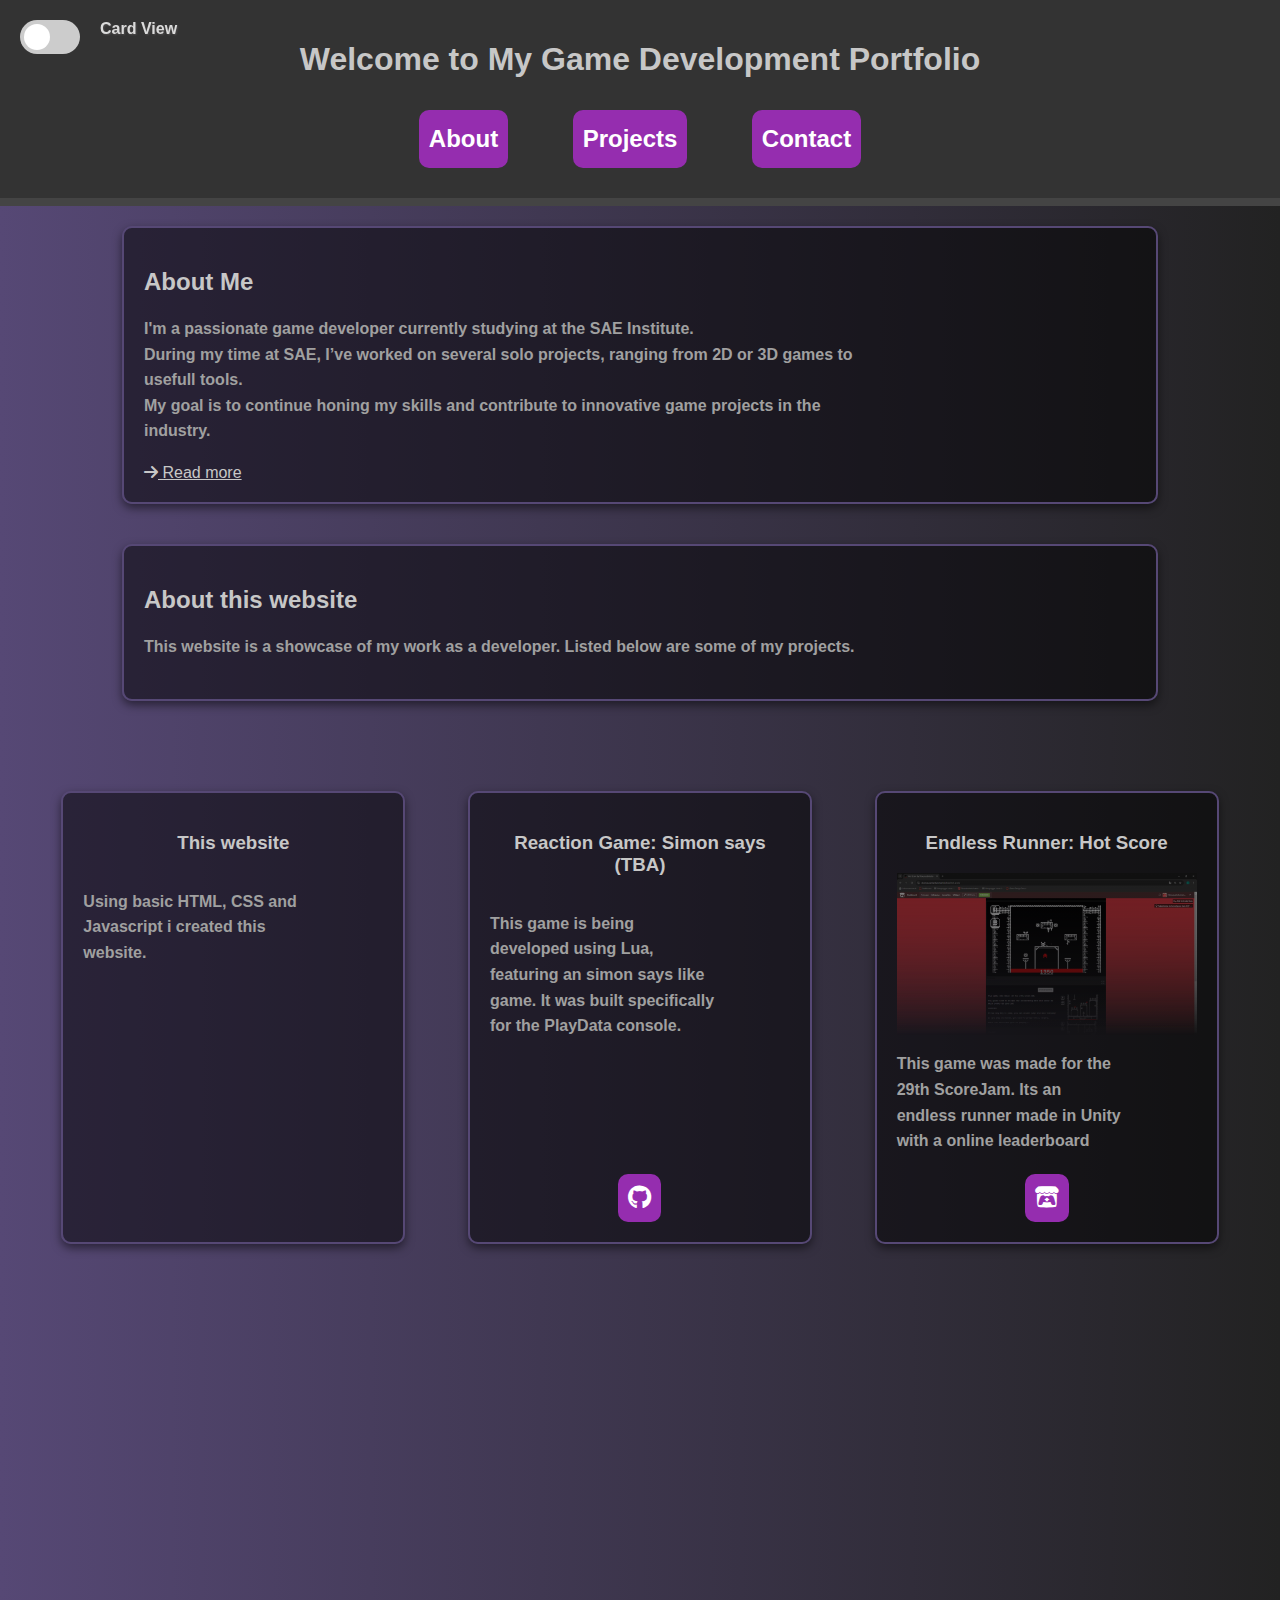
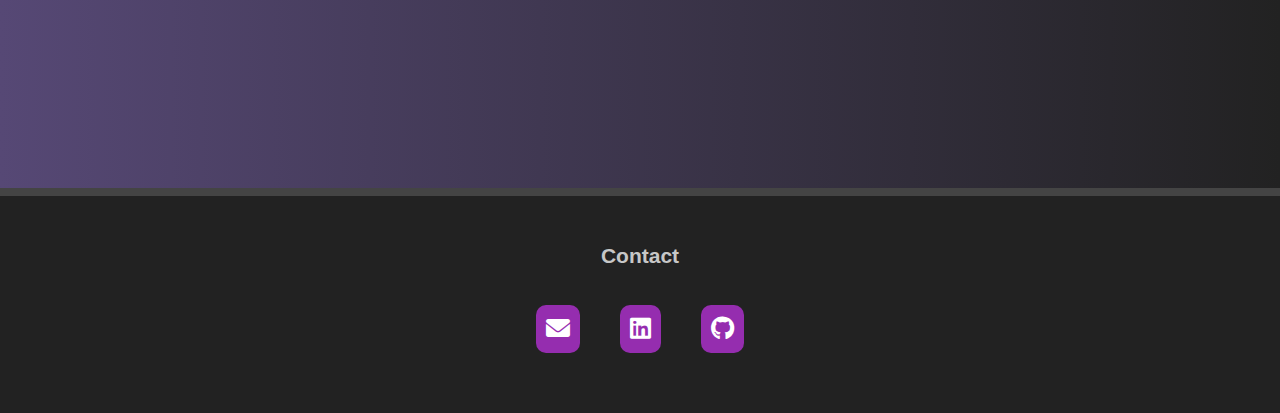
==== index.html @ 2b86586e "Added mobile restrictions" ====
<!DOCTYPE html>
<html lang="en">
<script src="script.js"></script>

    <head>
        <meta charset="UTF-8">
        <meta name="viewport" content="width=device-width, initial-scale=1.0">
        <meta name="description" content="My portfolio showcasing my game development projects.">
        <title>My Game Development Portfolio</title>
        <link rel="stylesheet" href="styles/normal_style.css">
        <link rel="stylesheet" href="styles/title.css">
        <link rel="stylesheet" href="styles/project_style.css">
        <link rel="stylesheet" href="styles/interactable_Elements_style.css">
        <link rel="stylesheet" href="https://cdnjs.cloudflare.com/ajax/libs/font-awesome/6.0.0-beta3/css/all.min.css">
    </head>

    <body>
        <label class="switch" id="style-toggle-wrapper">
            <input type="checkbox" id="style-toggle-slider">
            <span class="slider"></span>
        </label>
        <span id="mode-indicator">Card View</span>
        
        <header>
            <h1>Welcome to My Game Development Portfolio</h1>
            
            <nav>
                <ul>
                    <li><a href="#about" class="button-link">About</a></li>
                    <li><a href="#projects" class="button-link">Projects</a></li>
                    <li><a href="#contact" class="button-link">Contact</a></li>
                </ul>
            </nav>
        </header>

        <section id="about">
            <div class="text-box">
                <h2>About Me</h2>
                <p>I'm a passionate game developer currently studying at the SAE Institute.<br>
                During my time at SAE, I’ve worked on several solo projects, ranging from 2D or 3D games to usefull tools.<br>
                My goal is to continue honing my skills and contribute to innovative game projects in the industry.</p>
                <a href="about-me.html"><i class="fa-solid fa-arrow-right"></i> Read more</a>
            </div>
            
            <div class="text-box">
                <h2>About this website</h2>
                <p>This website is a showcase of my work as a developer. Listed below are some of my projects.</a>
            </div>
        </section>

        <section>
            
            <section id="projects">
                <div class="project">
                    <h3>This website</h3>
                    <p>Using basic HTML, CSS and Javascript i created this website.</p>

                </div>
                <div class="project">
                    <h3>Reaction Game: Simon says (TBA)</h3>
                    <p>This game is being developed using Lua, featuring an simon says like game. It was built specifically for the PlayData console.</p>
                    
                    <div class="button-container">
                        <a href="https://github.com/LukasRuee/SimonSays" target="_blank" class="button-link"><i class="fa-brands fa-github"></i></a>
                        <!-- Add more button links here if needed -->
                    </div>
                </div>
                
                <div class="project">
                    <h3>Endless Runner: Hot Score</h3>
                    <div class="image-container">
                        <img src="images/hot-score.JPG" alt="Project Image">
                    </div>
                    <p>This game was made for the 29th ScoreJam. Its an endless runner made in Unity with a online leaderboard</p>
                    <a href="https://dionysusentertainment.itch.io/hot-score" target="_blank" class="button-link"><i class="fa-brands fa-itch-io"></i></a>
                </div>
                
                <div class="project">
                    <h3>GitLab Issue tool</h3>
                    <img src="images/issue-tracker.JPG">
                    <p>The tool was made for in unity to provide users a built-in method to document or manage gitlab issues</p>
                </div>
            </section>
        </section>

        <footer>
            <h2>Contact</h2>
            <section id="contact">
                <a href="mailto:lukas.rueegsegger@gmx.ch" class="button-link"><i class="fa-solid fa-envelope"></i></a>
                <a href="https://www.linkedin.com/in/lukas-r%C3%BCegsegger/" target="_blank" class="button-link"><i class="fa-brands fa-linkedin"></i></a>
                <a href="https://github.com/LukasRuee" target="_blank" class="button-link"> <i class="fa-brands fa-github"></i></a>
            </section>
        </footer>
    </body>
</html>
---- styles/normal_style.css ----
/* General styling */
header {
    font-family: 'Roboto', sans-serif;
    background-color: #333;
    color: white;
    padding: 20px;
    text-align: center;
    border-bottom:8px solid #444;
}
nav ul {
    padding: 0;
    margin: 0;
    list-style-type: none;
}
nav ul li {
    display: inline-block;
    margin: 0 20px;
}
nav ul li a {
    color: rgb(132, 86, 170);
    text-decoration: none;
    font-size: 16px;
    transition: color 0.3s ease-in-out;
}
body {
    font-family: 'Roboto', sans-serif;
    background: linear-gradient(90deg, #564875, #222);
    margin: 0;
    padding: 0;
}
section {
    padding: 10px;
    margin: 10px;
}
h1, h2, h3, h4, a{
    color: #c7c7c7;
}
p, ul, li {
    font-weight: 700;
    line-height: 1.6;
    margin-bottom: 20px; 
    color: #a0a0a0;
}
p{
    width: 75%;
}

/* Box styling */
.text-box {
    background-color: rgba(0, 0, 0, 0.5); 
    padding: 20px;
    border: 2px solid #564875; 
    border-radius: 10px;
    box-shadow: 0px 4px 10px rgba(0, 0, 0, 0.5); 
    width: 80%;
    margin: 0 auto 40px auto;
    
    opacity: 0; 
    transform: translateY(50px); 
    transition: opacity 1.5s ease-out, transform 1.5s ease-out;
}

.text-box.in-view {
    opacity: 1;
    transform: translateY(0); 
}

/* Footer styling */
footer {
    text-align: center; 
    background-color: #222;
    padding: 30px;
    color: #aaa;
    font-size: 14px;
    border-top:8px solid #444;
}

#contact {
    display: flex;
    justify-content: center; 
    gap: 20px; 
    flex-wrap: wrap;
}
---- styles/project_style.css ----
/* Styling for projects section */
#projects {
    display: flex;
    flex-wrap: wrap;
    justify-content: space-around;
    gap: 20px;
}
.project {
    display: flex; /* Make sure this is set */
    flex-direction: column;
    width: 300px;
    transition: transform 0.5s, box-shadow 0.5s;
    
    background-color: rgba(0, 0, 0, 0.5); 
    padding: 20px; 
    border: 2px solid #564875; 
    border-radius: 10px;
    box-shadow: 0px 4px 10px rgba(0, 0, 0, 0.5); 
    margin: 0 auto 40px auto; 
    
    opacity: 0; 
    transform: translateY(50px);
    transition: opacity 1.5s ease-out, transform 1.5s ease-out; 
}
.project.in-view {
    opacity: 1; 
    transform: translateY(0);
}

.project:hover {
    transform: translateY(-5px);
    box-shadow: 0 8px 16px rgba(0, 0, 0, 0.2);
}
.image-container {
    position: relative;
    width: 100%;
    overflow: hidden;
}
.project img {
    width: 100%;
    height: auto;
    display: block;
    cursor: zoom-in;
    transition: transform 0.3s ease, opacity 0.3s ease;
    object-fit: cover;
    mask-image: linear-gradient(to bottom, rgba(0, 0, 0, 1) 0%, rgba(0, 0, 0, 0) 100%);
    -webkit-mask-image: linear-gradient(to bottom, rgba(0, 0, 0, 1) 0%, rgba(0, 0, 0, 0) 100%);
}

.image-container::before {
    content: "";
    position: absolute;
    top: 0;
    left: 0;
    width: 100%;
    height: 100%;
    background: linear-gradient(to bottom, rgba(0, 0, 0, 0.5), rgba(0, 0, 0, 0));
    pointer-events: none;
    transition: opacity 0.3s ease;
    z-index: 1;
}

.project img.fullscreen {
    position: fixed;
    top: 0;
    left: 0;
    width: 100vw;
    height: 100vh;
    object-fit: contain;
    z-index: 1000;
    cursor: zoom-out;
    mask-image: none;
    -webkit-mask-image: none;
}

.project img.fullscreen + .image-container::before {
    display: none;
}

.project a {
    display: block;
    margin: 0 auto; 
}

.project h3{
    align-self: center;
    text-align: center;
}

/* List view style */
.project-list-view .project {
    width: 80%;
}

.project-list-view img {
    width: 80%;
    height: auto;
}

/* Mode indicator style */
#mode-indicator {
    z-index: 1;
    position: fixed;
    top: 20px;
    left: 100px;
    font-size: 16px;
    font-weight: 700;
    color: #dbdbdb;
    text-shadow: 1px 1px 2px rgba(192, 180, 180, 0.2);
}


/* Mobile view - Automatically set to list view */
@media only screen and (max-width: 768px) {
    
    #style-toggle-wrapper {
        display: none;
    }

    #projects {
        flex-direction: column;
        justify-content: center;
        align-items: center;
    }
    
    .project {
        width: 80%;
    }
    
    .project img {
        width: 100%;
        height: auto;
    }

    /* Optional: Update font size for mobile */
    #mode-indicator {
        left: 20px;
        font-size: 14px;
    }
}
---- styles/interactable_Elements_style.css ----
.button-container {
    display: flex;    
    margin-top: auto;
    margin-top: auto; /* Pushes this container to the bottom */
}

.button-link {
    display: block;
    background-color: #952daf;
    color: white;
    padding: 10px;
    border-radius: 10px; 
    margin: 10px;
    font-size: x-large;
    transition: transform 0.5s;
    align-self: flex-end;
}

.button-link:hover {
    transform: translateY(-5px);
}

/* Style for the switch */
.switch {
    position: fixed;
    top: 20px;
    left: 20px;
    z-index: 1;
    width: 60px;
    height: 34px;
}

.switch input {
    opacity: 0;
    width: 0;
    height: 0;
}

.slider {
    position: absolute;
    top: 0;
    left: 0;
    right: 0;
    bottom: 0;
    background-color: #ccc;
    border-radius: 34px;
    transition: .4s;
    cursor: pointer;
}

.slider:before {
    position: absolute;
    content: "";
    height: 26px;
    width: 26px;
    border-radius: 50%;
    left: 4px;
    bottom: 4px;
    background-color: white;
    transition: .4s;
}

input:checked + .slider {
    background-color: #952daf;
}

input:checked + .slider:before {
    transform: translateX(26px);
}
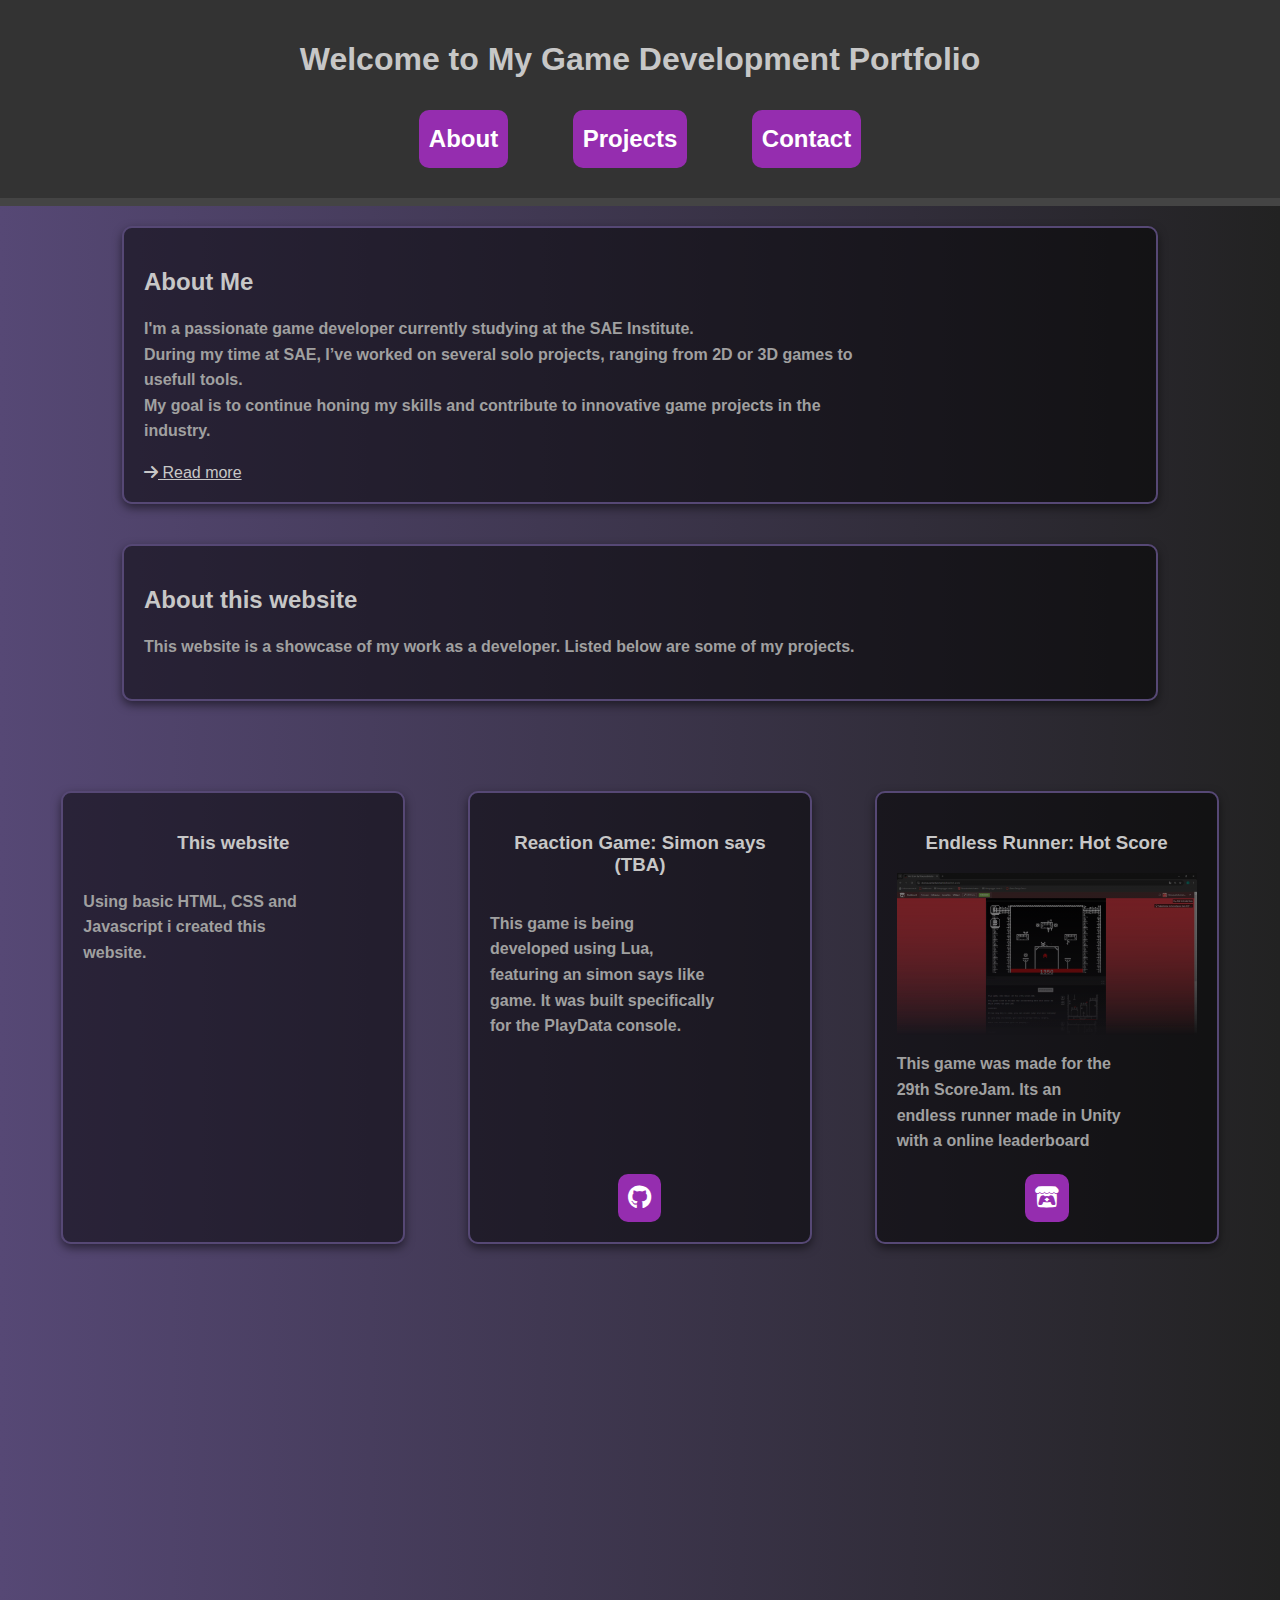
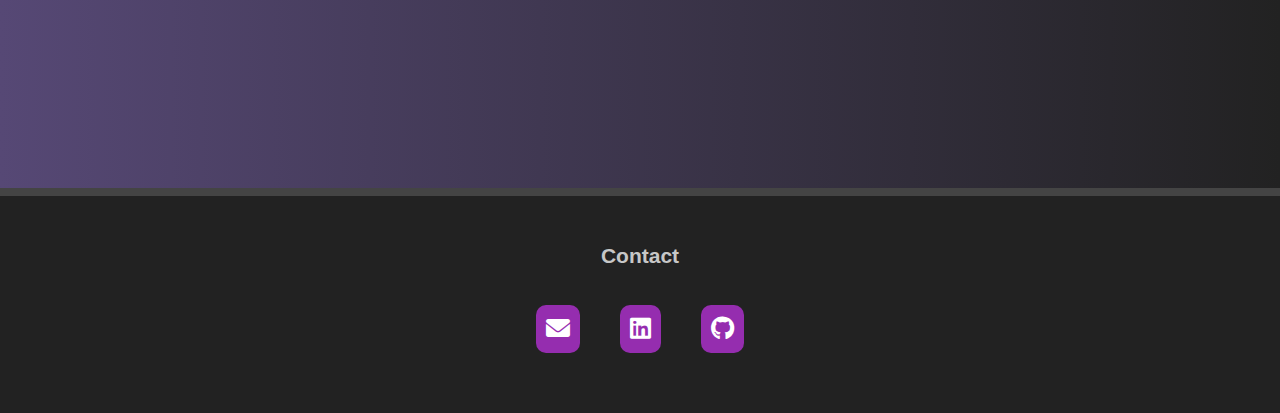
==== commit 501173ce: "Set only card view and removed other view" ====
--- a/index.html
+++ b/index.html
@@ -15,12 +15,6 @@
     </head>
 
     <body>
-        <label class="switch" id="style-toggle-wrapper">
-            <input type="checkbox" id="style-toggle-slider">
-            <span class="slider"></span>
-        </label>
-        <span id="mode-indicator">Card View</span>
-        
         <header>
             <h1>Welcome to My Game Development Portfolio</h1>
             
--- a/styles/project_style.css
+++ b/styles/project_style.css
@@ -86,17 +86,6 @@
     align-self: center;
     text-align: center;
 }
-
-/* List view style */
-.project-list-view .project {
-    width: 80%;
-}
-
-.project-list-view img {
-    width: 80%;
-    height: auto;
-}
-
 /* Mode indicator style */
 #mode-indicator {
     z-index: 1;
@@ -108,33 +97,3 @@
     color: #dbdbdb;
     text-shadow: 1px 1px 2px rgba(192, 180, 180, 0.2);
 }
-
-
-/* Mobile view - Automatically set to list view */
-@media only screen and (max-width: 768px) {
-    
-    #style-toggle-wrapper {
-        display: none;
-    }
-
-    #projects {
-        flex-direction: column;
-        justify-content: center;
-        align-items: center;
-    }
-    
-    .project {
-        width: 80%;
-    }
-    
-    .project img {
-        width: 100%;
-        height: auto;
-    }
-
-    /* Optional: Update font size for mobile */
-    #mode-indicator {
-        left: 20px;
-        font-size: 14px;
-    }
-}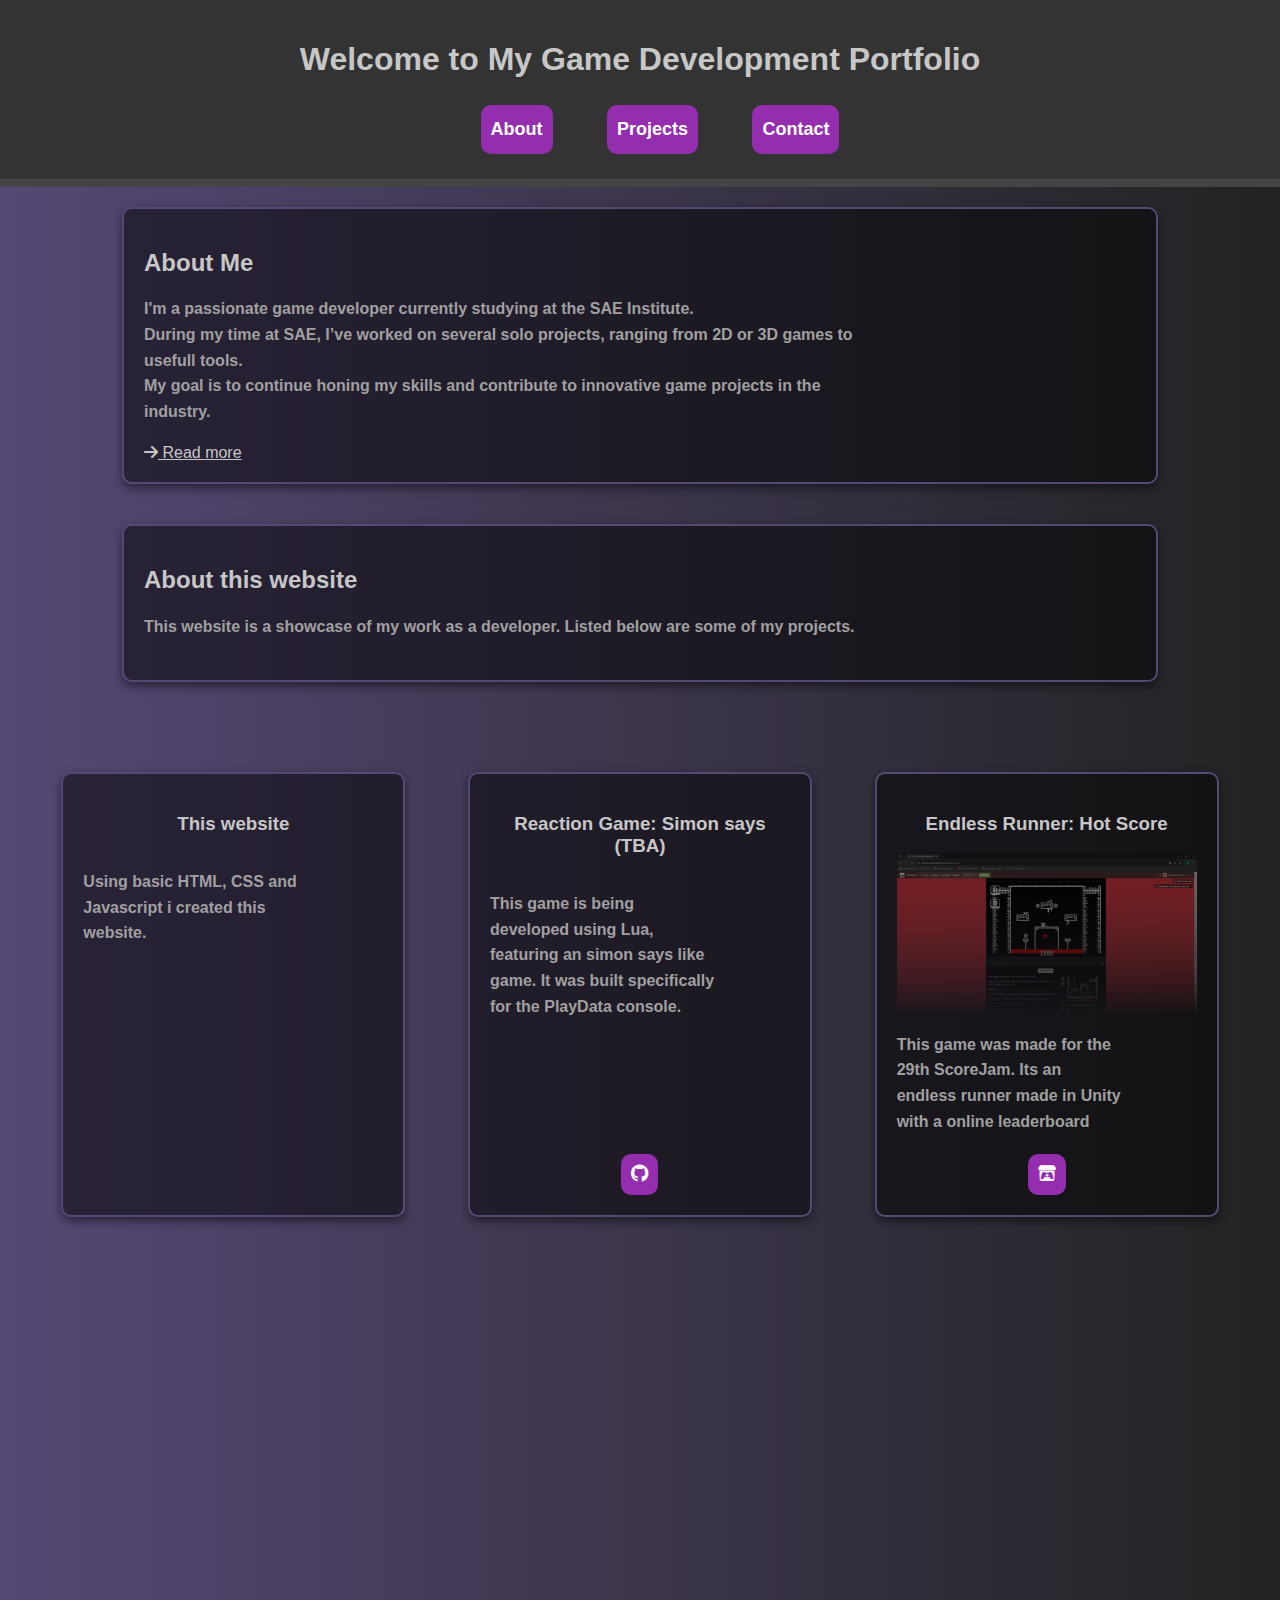
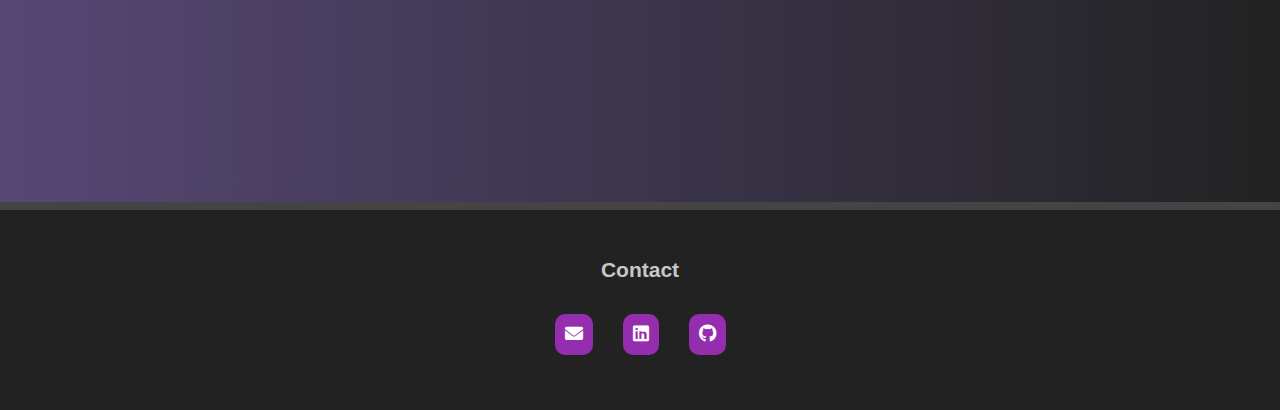
==== commit cd5970ec: "Added link for GitLabXTension Tool" ====
--- a/index.html
+++ b/index.html
@@ -8,74 +8,82 @@
         <meta name="description" content="My portfolio showcasing my game development projects.">
         <title>My Game Development Portfolio</title>
         <link rel="stylesheet" href="styles/normal_style.css">
-        <link rel="stylesheet" href="styles/title.css">
         <link rel="stylesheet" href="styles/project_style.css">
         <link rel="stylesheet" href="styles/interactable_Elements_style.css">
         <link rel="stylesheet" href="https://cdnjs.cloudflare.com/ajax/libs/font-awesome/6.0.0-beta3/css/all.min.css">
+        <style>
+            html {
+                scroll-behavior: smooth;
+            }
+        </style>
     </head>
 
     <body>
-        <header>
-            <h1>Welcome to My Game Development Portfolio</h1>
-            
-            <nav>
-                <ul>
-                    <li><a href="#about" class="button-link">About</a></li>
-                    <li><a href="#projects" class="button-link">Projects</a></li>
-                    <li><a href="#contact" class="button-link">Contact</a></li>
-                </ul>
-            </nav>
-        </header>
+        <main>
+            <header>
+                <h1>Welcome to My Game Development Portfolio</h1>
+                
+                <nav>
+                    <ul>
+                        <li><a href="#about" class="button-link">About</a></li>
+                        <li><a href="#projects" class="button-link">Projects</a></li>
+                        <li><a href="#contact" class="button-link">Contact</a></li>
+                    </ul>
+                </nav>
+            </header>
 
-        <section id="about">
-            <div class="text-box">
-                <h2>About Me</h2>
-                <p>I'm a passionate game developer currently studying at the SAE Institute.<br>
-                During my time at SAE, I’ve worked on several solo projects, ranging from 2D or 3D games to usefull tools.<br>
-                My goal is to continue honing my skills and contribute to innovative game projects in the industry.</p>
-                <a href="about-me.html"><i class="fa-solid fa-arrow-right"></i> Read more</a>
-            </div>
-            
-            <div class="text-box">
-                <h2>About this website</h2>
-                <p>This website is a showcase of my work as a developer. Listed below are some of my projects.</a>
-            </div>
-        </section>
-
-        <section>
-            
-            <section id="projects">
-                <div class="project">
-                    <h3>This website</h3>
-                    <p>Using basic HTML, CSS and Javascript i created this website.</p>
-
-                </div>
-                <div class="project">
-                    <h3>Reaction Game: Simon says (TBA)</h3>
-                    <p>This game is being developed using Lua, featuring an simon says like game. It was built specifically for the PlayData console.</p>
-                    
-                    <div class="button-container">
-                        <a href="https://github.com/LukasRuee/SimonSays" target="_blank" class="button-link"><i class="fa-brands fa-github"></i></a>
-                        <!-- Add more button links here if needed -->
-                    </div>
+            <section id="about">
+                <div class="text-box">
+                    <h2>About Me</h2>
+                    <p>I'm a passionate game developer currently studying at the SAE Institute.<br>
+                    During my time at SAE, I’ve worked on several solo projects, ranging from 2D or 3D games to usefull tools.<br>
+                    My goal is to continue honing my skills and contribute to innovative game projects in the industry.</p>
+                    <a href="about-me.html"><i class="fa-solid fa-arrow-right"></i> Read more</a>
                 </div>
                 
-                <div class="project">
-                    <h3>Endless Runner: Hot Score</h3>
-                    <div class="image-container">
-                        <img src="images/hot-score.JPG" alt="Project Image">
-                    </div>
-                    <p>This game was made for the 29th ScoreJam. Its an endless runner made in Unity with a online leaderboard</p>
-                    <a href="https://dionysusentertainment.itch.io/hot-score" target="_blank" class="button-link"><i class="fa-brands fa-itch-io"></i></a>
-                </div>
-                
-                <div class="project">
-                    <h3>GitLab Issue tool</h3>
-                    <img src="images/issue-tracker.JPG">
-                    <p>The tool was made for in unity to provide users a built-in method to document or manage gitlab issues</p>
+                <div class="text-box">
+                    <h2>About this website</h2>
+                    <p>This website is a showcase of my work as a developer. Listed below are some of my projects.</a>
                 </div>
             </section>
-        </section>
+
+            <section>
+                
+                <section id="projects">
+                    <div class="project">
+                        <h3>This website</h3>
+                        <p>Using basic HTML, CSS and Javascript i created this website.</p>
+
+                    </div>
+                    <div class="project">
+                        <h3>Reaction Game: Simon says (TBA)</h3>
+                        <p>This game is being developed using Lua, featuring an simon says like game. It was built specifically for the PlayData console.</p>
+                        
+                        <div class="button-container">
+                            <a href="https://github.com/LukasRuee/SimonSays" target="_blank" class="button-link"><i class="fa-brands fa-github"></i></a>
+                            <!-- Add more button links here if needed -->
+                        </div>
+                    </div>
+                    
+                    <div class="project">
+                        <h3>Endless Runner: Hot Score</h3>
+                        <div class="image-container">
+                            <img src="images/hot-score.JPG" alt="Project Image">
+                        </div>
+                        <p>This game was made for the 29th ScoreJam. Its an endless runner made in Unity with a online leaderboard</p>
+                        <a href="https://dionysusentertainment.itch.io/hot-score" target="_blank" class="button-link"><i class="fa-brands fa-itch-io"></i></a>
+                    </div>
+                    
+                    <div class="project">
+                        <h3>GitLab Issue tool</h3>
+                        <img src="images/issue-tracker.JPG">
+                        <p>The tool was made for in unity to provide users a built-in method to document or manage gitlab issues</p>
+                        <a href="https://github.com/LukasRuee/GitLabXTension" target="_blank" class="button-link"><i class="fa-brands fa-github"></i></a>
+                    </div>
+                </section>
+            </section>
+        </body>
+    </main>
 
         <footer>
             <h2>Contact</h2>
@@ -85,5 +93,4 @@
                 <a href="https://github.com/LukasRuee" target="_blank" class="button-link"> <i class="fa-brands fa-github"></i></a>
             </section>
         </footer>
-    </body>
 </html>--- a/styles/normal_style.css
+++ b/styles/normal_style.css
@@ -7,9 +7,12 @@
     text-align: center;
     border-bottom:8px solid #444;
 }
+nav{
+    flex-direction: column;
+}
 nav ul {
-    padding: 0;
-    margin: 0;
+    padding: auto;
+    margin: auto;
     list-style-type: none;
 }
 nav ul li {
--- a/styles/interactable_Elements_style.css
+++ b/styles/interactable_Elements_style.css
@@ -11,10 +11,9 @@
     color: white;
     padding: 10px;
     border-radius: 10px; 
-    margin: 10px;
-    font-size: x-large;
+    margin: 5px;
+    font-size: large;
     transition: transform 0.5s;
-    align-self: flex-end;
 }
 
 .button-link:hover {
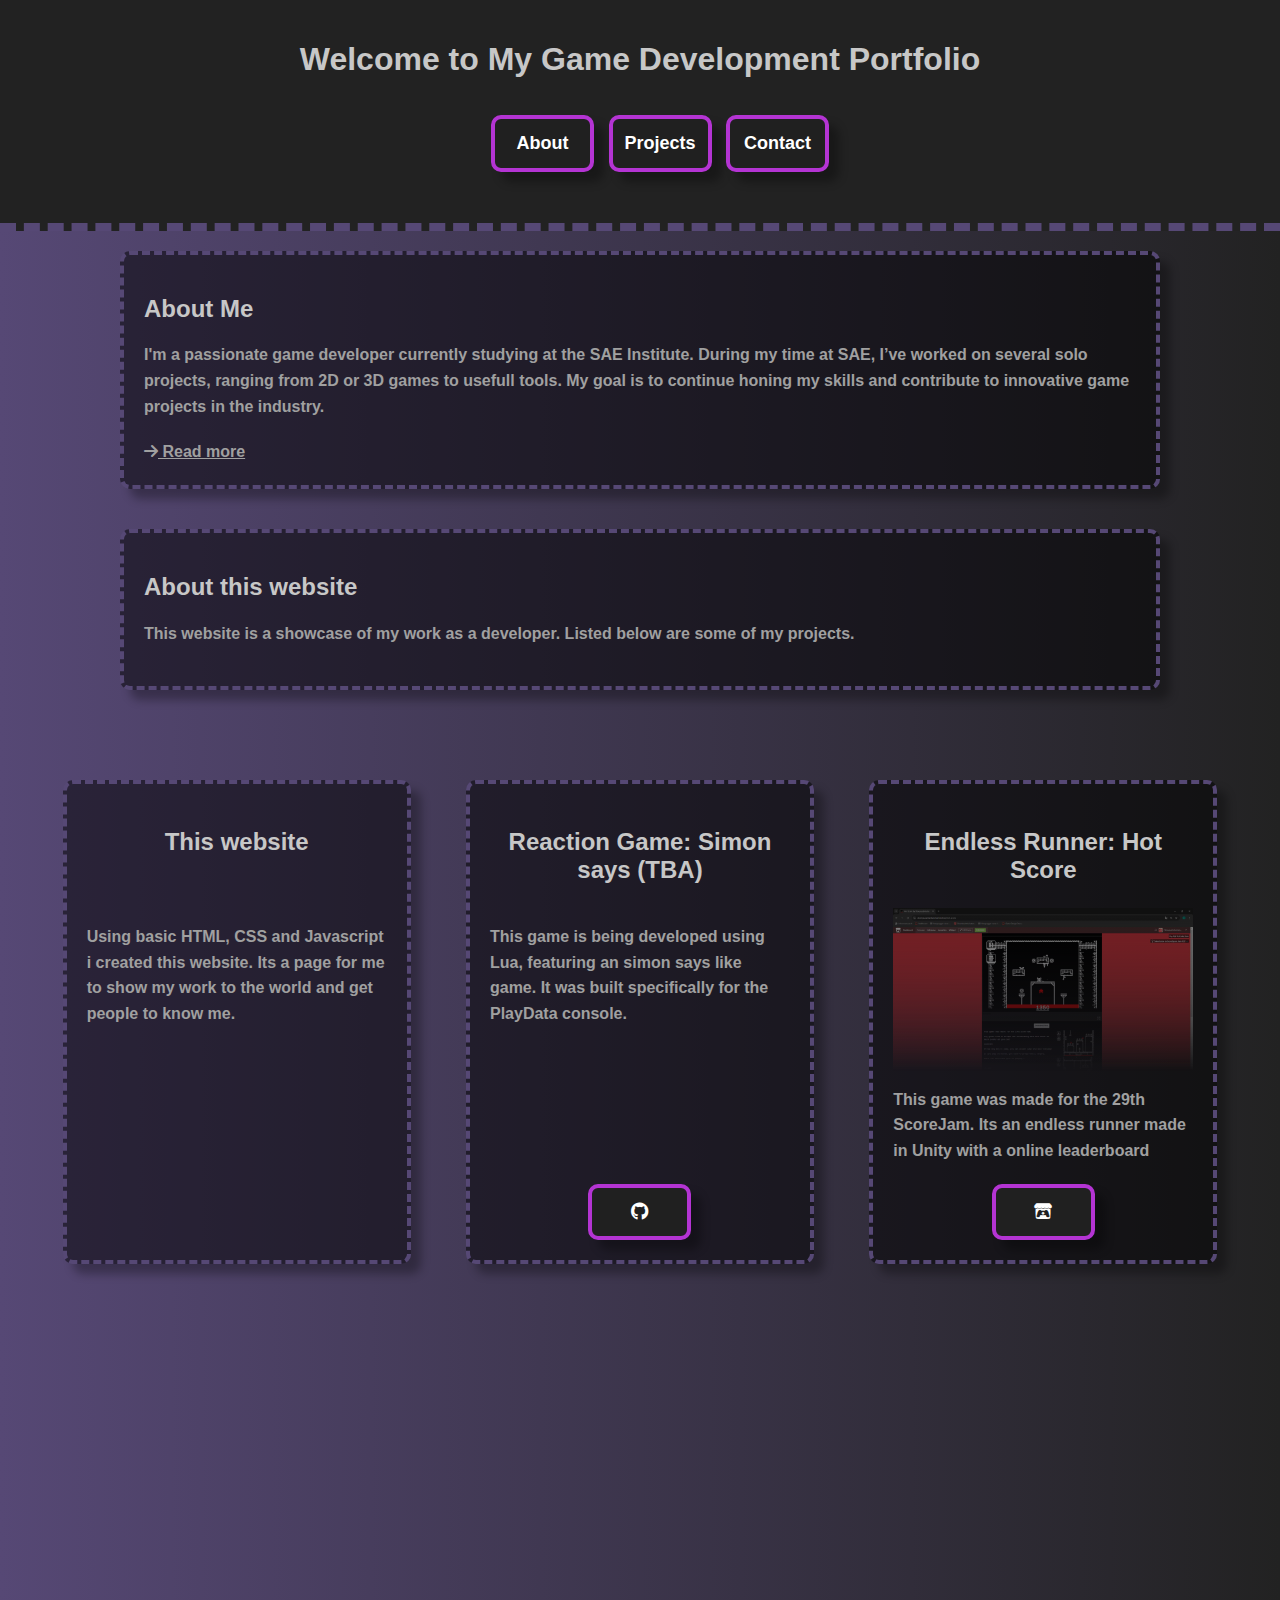
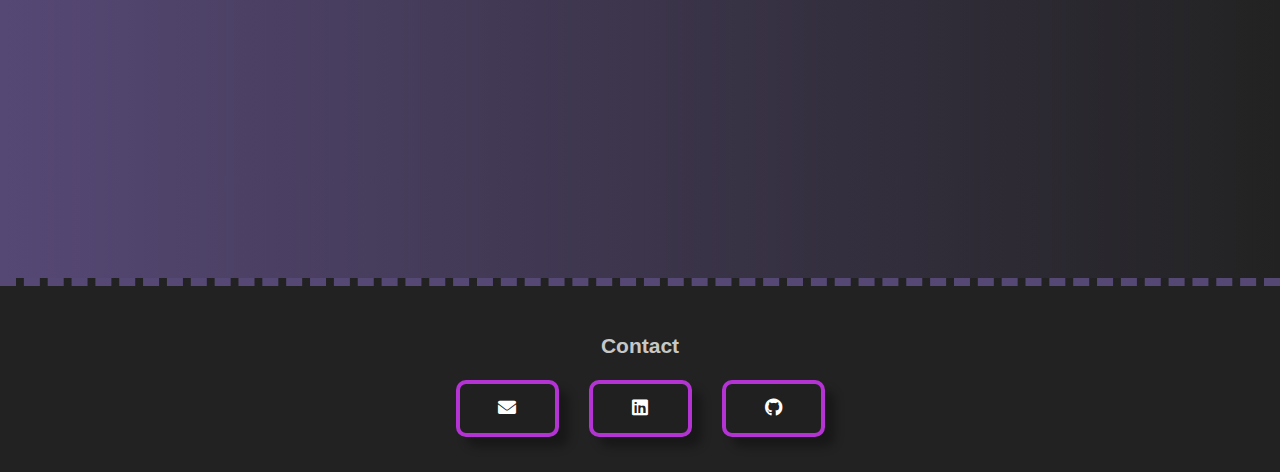
==== commit e588e535: "Added interactivity for user and made some simplyfying in the style" ====
--- a/index.html
+++ b/index.html
@@ -25,9 +25,11 @@
                 
                 <nav>
                     <ul>
-                        <li><a href="#about" class="button-link">About</a></li>
-                        <li><a href="#projects" class="button-link">Projects</a></li>
-                        <li><a href="#contact" class="button-link">Contact</a></li>
+                        <section id="button-container">
+                            <li><a href="#about" class="button-link">About</a></li>
+                            <li><a href="#projects" class="button-link">Projects</a></li>
+                            <li><a href="#contact" class="button-link">Contact</a></li>
+                        </section>
                     </ul>
                 </nav>
             </header>
@@ -35,8 +37,8 @@
             <section id="about">
                 <div class="text-box">
                     <h2>About Me</h2>
-                    <p>I'm a passionate game developer currently studying at the SAE Institute.<br>
-                    During my time at SAE, I’ve worked on several solo projects, ranging from 2D or 3D games to usefull tools.<br>
+                    <p>I'm a passionate game developer currently studying at the SAE Institute.
+                    During my time at SAE, I’ve worked on several solo projects, ranging from 2D or 3D games to usefull tools.
                     My goal is to continue honing my skills and contribute to innovative game projects in the industry.</p>
                     <a href="about-me.html"><i class="fa-solid fa-arrow-right"></i> Read more</a>
                 </div>
@@ -48,16 +50,16 @@
             </section>
 
             <section>
-                
                 <section id="projects">
                     <div class="project">
                         <h3>This website</h3>
-                        <p>Using basic HTML, CSS and Javascript i created this website.</p>
+                        <p>Using basic HTML, CSS and Javascript i created this website. Its a page for me to show my work to the world and get people to know me.</p>
+                    </div>
 
-                    </div>
                     <div class="project">
                         <h3>Reaction Game: Simon says (TBA)</h3>
-                        <p>This game is being developed using Lua, featuring an simon says like game. It was built specifically for the PlayData console.</p>
+                        <p>This game is being developed using Lua, featuring an simon says like game. 
+                            It was built specifically for the PlayData console.</p>
                         
                         <div class="button-container">
                             <a href="https://github.com/LukasRuee/SimonSays" target="_blank" class="button-link"><i class="fa-brands fa-github"></i></a>
@@ -85,12 +87,12 @@
         </body>
     </main>
 
-        <footer>
-            <h2>Contact</h2>
-            <section id="contact">
-                <a href="mailto:lukas.rueegsegger@gmx.ch" class="button-link"><i class="fa-solid fa-envelope"></i></a>
-                <a href="https://www.linkedin.com/in/lukas-r%C3%BCegsegger/" target="_blank" class="button-link"><i class="fa-brands fa-linkedin"></i></a>
-                <a href="https://github.com/LukasRuee" target="_blank" class="button-link"> <i class="fa-brands fa-github"></i></a>
-            </section>
-        </footer>
+    <footer>
+        <h2>Contact</h2>
+        <div class="button-container">
+            <a href="mailto:lukas.rueegsegger@gmx.ch" class="button-link"><i class="fa-solid fa-envelope"></i></a>
+            <a href="https://www.linkedin.com/in/lukas-r%C3%BCegsegger/" target="_blank" class="button-link"><i class="fa-brands fa-linkedin"></i></a>
+            <a href="https://github.com/LukasRuee" target="_blank" class="button-link"> <i class="fa-brands fa-github"></i></a>
+        </div>
+    </footer>
 </html>--- a/styles/normal_style.css
+++ b/styles/normal_style.css
@@ -1,29 +1,14 @@
 /* General styling */
 header {
     font-family: 'Roboto', sans-serif;
-    background-color: #333;
+    background-color: #222;
     color: white;
     padding: 20px;
     text-align: center;
-    border-bottom:8px solid #444;
-}
-nav{
-    flex-direction: column;
-}
-nav ul {
-    padding: auto;
-    margin: auto;
-    list-style-type: none;
+    border-bottom:8px dashed #564875;
 }
 nav ul li {
     display: inline-block;
-    margin: 0 20px;
-}
-nav ul li a {
-    color: rgb(132, 86, 170);
-    text-decoration: none;
-    font-size: 16px;
-    transition: color 0.3s ease-in-out;
 }
 body {
     font-family: 'Roboto', sans-serif;
@@ -35,37 +20,58 @@
     padding: 10px;
     margin: 10px;
 }
-h1, h2, h3, h4, a{
+h1, h2, h3, h4{
     color: #c7c7c7;
 }
-p, ul, li {
+p, a{
     font-weight: 700;
     line-height: 1.6;
     margin-bottom: 20px; 
     color: #a0a0a0;
 }
-p{
-    width: 75%;
+li{
+    color: #a0a0a0;
 }
-
 /* Box styling */
-.text-box {
+.text-box, .project{
     background-color: rgba(0, 0, 0, 0.5); 
     padding: 20px;
-    border: 2px solid #564875; 
+    border: 4px dashed #564875; 
     border-radius: 10px;
-    box-shadow: 0px 4px 10px rgba(0, 0, 0, 0.5); 
+    box-shadow: 10px 10px 10px rgba(0, 0, 0, 0.3);
     width: 80%;
     margin: 0 auto 40px auto;
     
     opacity: 0; 
-    transform: translateY(50px); 
-    transition: opacity 1.5s ease-out, transform 1.5s ease-out;
+    transform: translateY(25px); 
+    transition: opacity 1s ease-out, transform 1s ease-out, box-shadow 1s ease-out;
 }
 
-.text-box.in-view {
+.text-box.in-view, .project.in-view {
     opacity: 1;
     transform: translateY(0); 
+}
+
+.project:hover, .text-box:hover{
+    transform: translateY(-2.5px);
+    animation: glow linear 3s infinite;
+    box-shadow: 10px 10px 10px rgba(0, 0, 0, 0.3);
+    transition: transform 0.5s ease-out, box-shadow 0.5s ease-out;
+}
+
+@keyframes glow { 
+    0% { 
+        border-color:#564875;
+        box-shadow: 10px 10px 10px rgba(0, 0, 0, 0.3);
+    }
+    50% { 
+        border-color:#ab60e9;
+        box-shadow: 15px 15px 15px rgba(0, 0, 0, 0.5);
+    }
+    100% { 
+        border-color:#564875;
+        box-shadow: 10px 10px 10px rgba(0, 0, 0, 0.3);
+    }
 }
 
 /* Footer styling */
@@ -75,12 +81,5 @@
     padding: 30px;
     color: #aaa;
     font-size: 14px;
-    border-top:8px solid #444;
+    border-top:8px dashed #564875;
 }
-
-#contact {
-    display: flex;
-    justify-content: center; 
-    gap: 20px; 
-    flex-wrap: wrap;
-}
--- a/styles/project_style.css
+++ b/styles/project_style.css
@@ -3,34 +3,25 @@
     display: flex;
     flex-wrap: wrap;
     justify-content: space-around;
-    gap: 20px;
+    gap: 10px;
 }
 .project {
     display: flex; /* Make sure this is set */
     flex-direction: column;
     width: 300px;
-    transition: transform 0.5s, box-shadow 0.5s;
-    
-    background-color: rgba(0, 0, 0, 0.5); 
-    padding: 20px; 
-    border: 2px solid #564875; 
-    border-radius: 10px;
-    box-shadow: 0px 4px 10px rgba(0, 0, 0, 0.5); 
-    margin: 0 auto 40px auto; 
-    
-    opacity: 0; 
-    transform: translateY(50px);
-    transition: opacity 1.5s ease-out, transform 1.5s ease-out; 
-}
-.project.in-view {
-    opacity: 1; 
-    transform: translateY(0);
 }
 
-.project:hover {
-    transform: translateY(-5px);
-    box-shadow: 0 8px 16px rgba(0, 0, 0, 0.2);
+.project a {
+    margin: 0 auto; 
 }
+
+.project h3{
+    align-self: center;
+    text-align: center;
+    font-size: x-large;
+    height: 2lh;
+}
+
 .image-container {
     position: relative;
     width: 100%;
@@ -76,24 +67,3 @@
 .project img.fullscreen + .image-container::before {
     display: none;
 }
-
-.project a {
-    display: block;
-    margin: 0 auto; 
-}
-
-.project h3{
-    align-self: center;
-    text-align: center;
-}
-/* Mode indicator style */
-#mode-indicator {
-    z-index: 1;
-    position: fixed;
-    top: 20px;
-    left: 100px;
-    font-size: 16px;
-    font-weight: 700;
-    color: #dbdbdb;
-    text-shadow: 1px 1px 2px rgba(192, 180, 180, 0.2);
-}
--- a/styles/interactable_Elements_style.css
+++ b/styles/interactable_Elements_style.css
@@ -1,69 +1,48 @@
 
 .button-container {
     display: flex;    
+    flex-wrap: nowrap;
+    justify-content: center; 
+    gap: 20px; 
     margin-top: auto;
-    margin-top: auto; /* Pushes this container to the bottom */
+    margin-top: auto;
 }
 
 .button-link {
+    min-width: 75px;
+    min-height: 25px;
+    text-align: center;
+    text-decoration: none;
     display: block;
-    background-color: #952daf;
+    background-color: #202020;
+    box-shadow: 10px 10px 10px rgba(0, 0, 0, 0.3);
     color: white;
     padding: 10px;
     border-radius: 10px; 
     margin: 5px;
     font-size: large;
+    border: 4px solid #b434d3; 
+    border-color:#b434d3;
     transition: transform 0.5s;
 }
 
 .button-link:hover {
-    transform: translateY(-5px);
+    transform: translateY(-1px);
+    animation: button-glow linear 2s infinite;
+    transition: transform 0.5s ease-out, box-shadow 0.5s ease-out;
 }
 
-/* Style for the switch */
-.switch {
-    position: fixed;
-    top: 20px;
-    left: 20px;
-    z-index: 1;
-    width: 60px;
-    height: 34px;
+@keyframes button-glow { 
+    0% { 
+        border-color:#b434d3;
+        box-shadow: 10px 10px 10px rgba(0, 0, 0, 0.3);
+    }
+    50% { 
+        border-color:#f2bfff;
+        box-shadow: 15px 15px 15px rgba(0, 0, 0, 0.5);
+    }
+    100% { 
+        border-color:#b434d3;
+        box-shadow: 10px 10px 10px rgba(0, 0, 0, 0.3);
+    }
 }
-
-.switch input {
-    opacity: 0;
-    width: 0;
-    height: 0;
-}
-
-.slider {
-    position: absolute;
-    top: 0;
-    left: 0;
-    right: 0;
-    bottom: 0;
-    background-color: #ccc;
-    border-radius: 34px;
-    transition: .4s;
-    cursor: pointer;
-}
-
-.slider:before {
-    position: absolute;
-    content: "";
-    height: 26px;
-    width: 26px;
-    border-radius: 50%;
-    left: 4px;
-    bottom: 4px;
-    background-color: white;
-    transition: .4s;
-}
-
-input:checked + .slider {
-    background-color: #952daf;
-}
-
-input:checked + .slider:before {
-    transform: translateX(26px);
-}
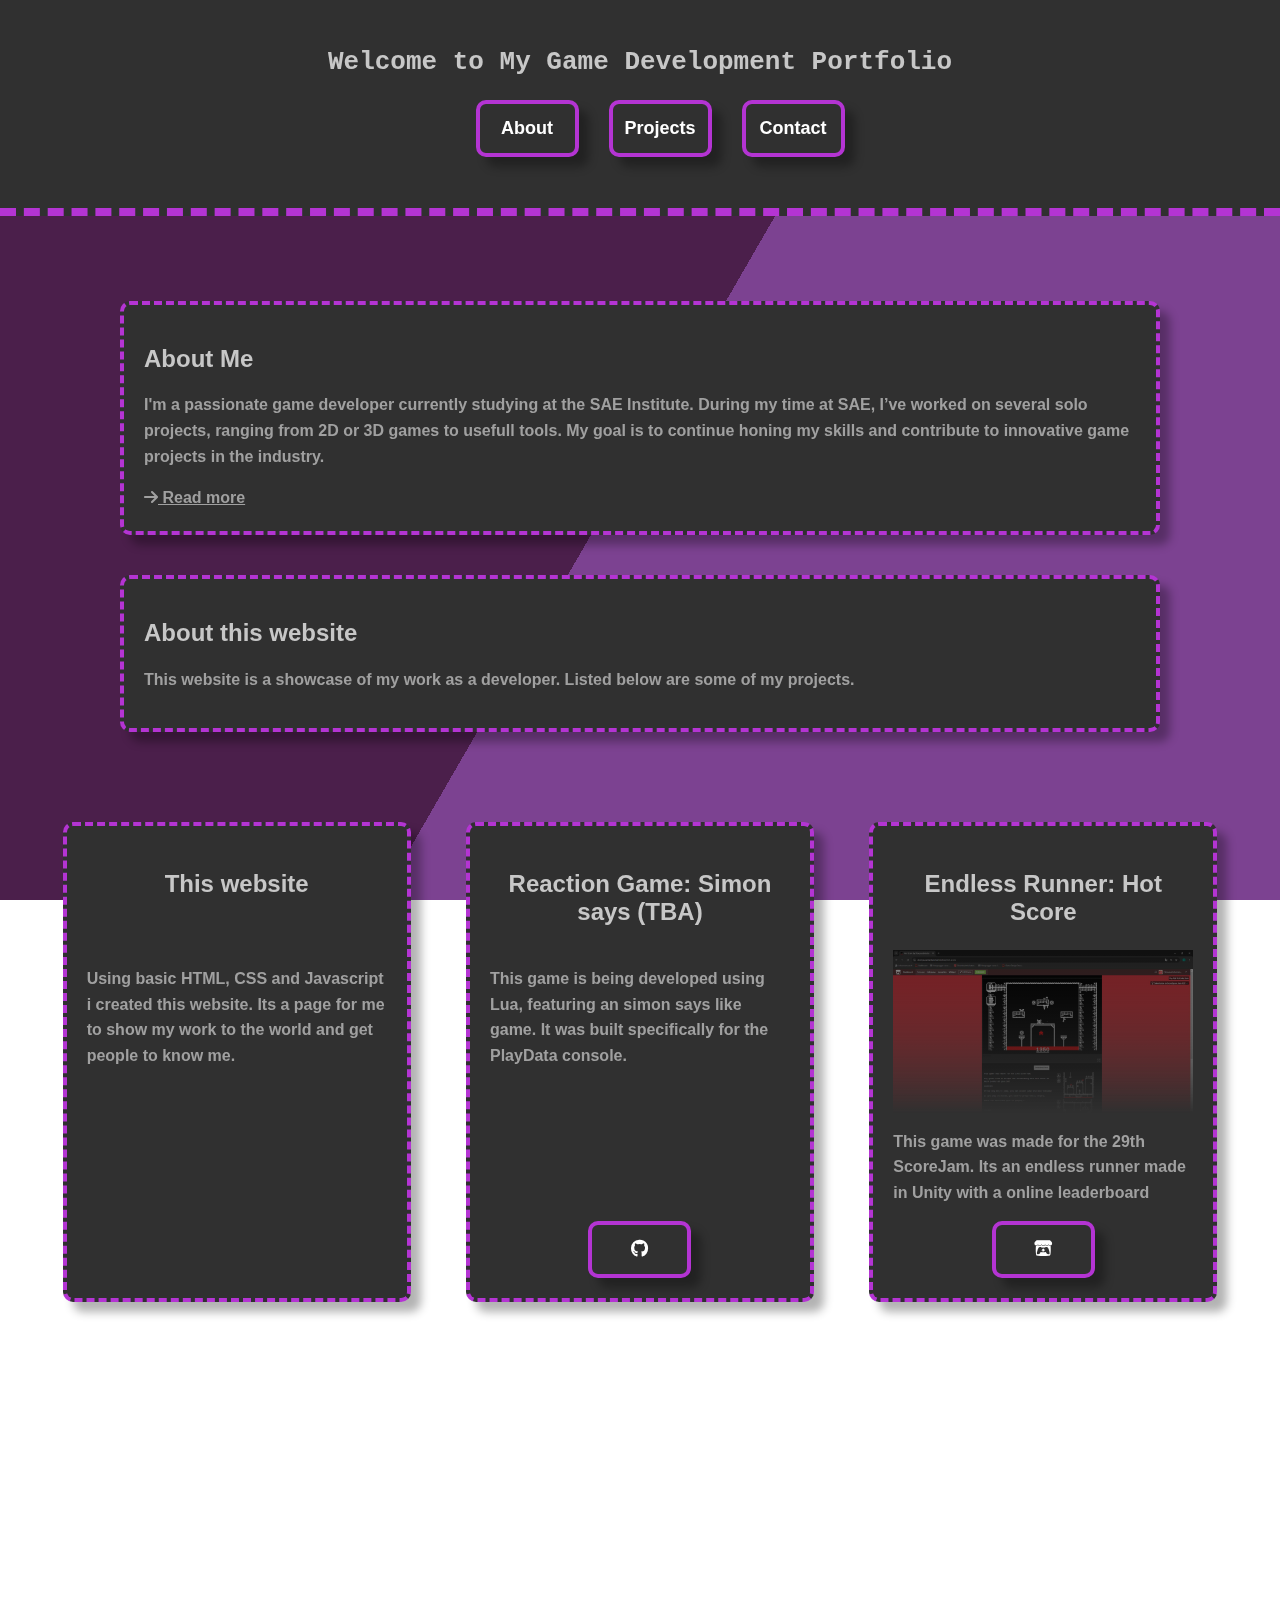
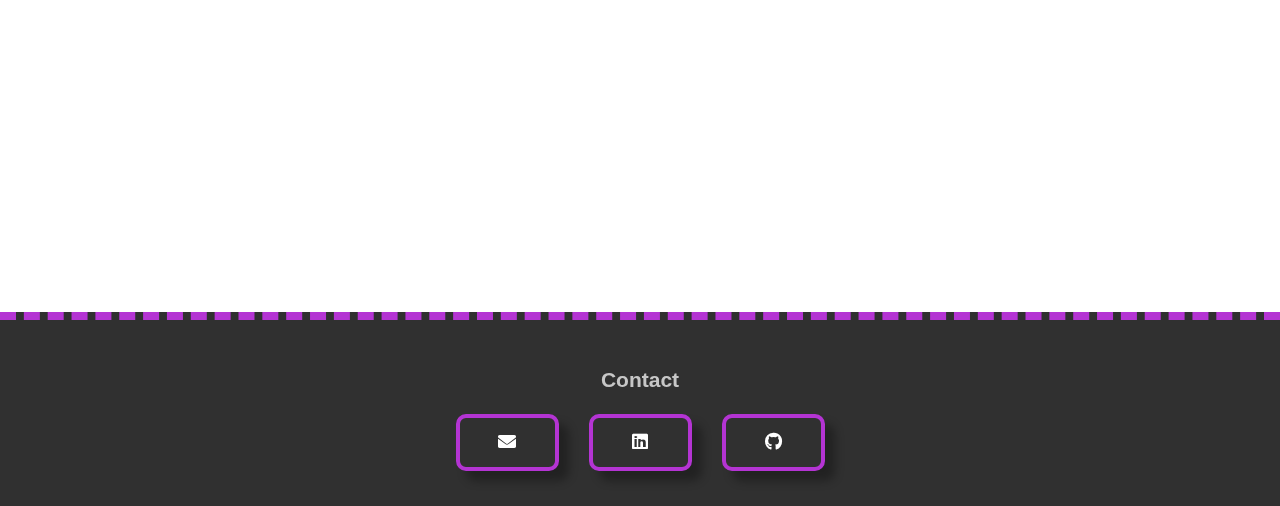
==== commit aa38ffff: "Styled background and added mobile support" ====
--- a/index.html
+++ b/index.html
@@ -7,10 +7,14 @@
         <meta name="viewport" content="width=device-width, initial-scale=1.0">
         <meta name="description" content="My portfolio showcasing my game development projects.">
         <title>My Game Development Portfolio</title>
+        <link rel="stylesheet" href="styles/root-style.css">
         <link rel="stylesheet" href="styles/normal_style.css">
         <link rel="stylesheet" href="styles/project_style.css">
         <link rel="stylesheet" href="styles/interactable_Elements_style.css">
         <link rel="stylesheet" href="https://cdnjs.cloudflare.com/ajax/libs/font-awesome/6.0.0-beta3/css/all.min.css">
+        <link rel="stylesheet" href="styles/background.css">
+        
+        <link rel="stylesheet" href="test.css">
         <style>
             html {
                 scroll-behavior: smooth;
@@ -19,17 +23,18 @@
     </head>
 
     <body>
+        <div class="bg"></div>
+        <div class="bg bg2"></div>
+        <div class="bg bg3"></div>
         <main>
             <header>
                 <h1>Welcome to My Game Development Portfolio</h1>
                 
                 <nav>
                     <ul>
-                        <section id="button-container">
-                            <li><a href="#about" class="button-link">About</a></li>
-                            <li><a href="#projects" class="button-link">Projects</a></li>
-                            <li><a href="#contact" class="button-link">Contact</a></li>
-                        </section>
+                        <li><a href="#about" class="button-link">About</a></li>
+                        <li><a href="#projects" class="button-link">Projects</a></li>
+                        <li><a href="#contact" class="button-link">Contact</a></li>
                     </ul>
                 </nav>
             </header>
--- a/styles/root-style.css
+++ b/styles/root-style.css
@@ -0,0 +1,17 @@
+:root {
+    --background-color:rgb(48, 48, 48);
+
+    --highlight-bright-color:#f2bfff;
+    --highlight-dark-color:#b434d3;
+    
+    --text-bright-color:#c7c7c7;
+    --text-dark-color:#a0a0a0;
+    
+    --box-shadow-bright-color:#c7c7c7;
+    --box-shadow-dark-color:#a0a0a0;
+    
+    --box-shadow: (10px 10px 10px rgba(0, 0, 0, 0.3));
+    
+    font-family: 'Roboto', sans-serif;
+    color: var(--text-bright-color);
+}--- a/styles/normal_style.css
+++ b/styles/normal_style.css
@@ -1,18 +1,27 @@
 /* General styling */
 header {
-    font-family: 'Roboto', sans-serif;
-    background-color: #222;
-    color: white;
-    padding: 20px;
+    padding: 30px;
+    margin-bottom: 75px;
+
     text-align: center;
-    border-bottom:8px dashed #564875;
+
+    background-color: var(--background-color);
+    border-bottom:8px dashed #b434d3;
+}
+nav ul{
+
+    gap: 20px; 
+    display: flex;
+    flex-wrap: nowrap;
+    justify-content: center; 
+
+    margin-top: auto;
+    margin-top: auto;
 }
 nav ul li {
     display: inline-block;
 }
 body {
-    font-family: 'Roboto', sans-serif;
-    background: linear-gradient(90deg, #564875, #222);
     margin: 0;
     padding: 0;
 }
@@ -20,27 +29,21 @@
     padding: 10px;
     margin: 10px;
 }
-h1, h2, h3, h4{
-    color: #c7c7c7;
-}
-p, a{
+p, a, li{
     font-weight: 700;
     line-height: 1.6;
-    margin-bottom: 20px; 
-    color: #a0a0a0;
+    color: var(--text-dark-color);
 }
-li{
-    color: #a0a0a0;
-}
+
 /* Box styling */
 .text-box, .project{
-    background-color: rgba(0, 0, 0, 0.5); 
-    padding: 20px;
-    border: 4px dashed #564875; 
-    border-radius: 10px;
+    background-color: var(--background-color);
     box-shadow: 10px 10px 10px rgba(0, 0, 0, 0.3);
     width: 80%;
+    border-radius: 10px;
+    padding: 20px;
     margin: 0 auto 40px auto;
+    border: 4px dashed #b434d3; 
     
     opacity: 0; 
     transform: translateY(25px); 
@@ -60,26 +63,25 @@
 }
 
 @keyframes glow { 
-    0% { 
-        border-color:#564875;
+    0% {  
+        border-color:var(--highlight-dark-color);
         box-shadow: 10px 10px 10px rgba(0, 0, 0, 0.3);
     }
     50% { 
-        border-color:#ab60e9;
+        border-color:var(--highlight-bright-color);
         box-shadow: 15px 15px 15px rgba(0, 0, 0, 0.5);
     }
     100% { 
-        border-color:#564875;
+        border-color:var(--highlight-dark-color);
         box-shadow: 10px 10px 10px rgba(0, 0, 0, 0.3);
     }
 }
 
 /* Footer styling */
 footer {
+    padding: 30px;
+    border-top:8px dashed #b434d3;
     text-align: center; 
-    background-color: #222;
-    padding: 30px;
-    color: #aaa;
     font-size: 14px;
-    border-top:8px dashed #564875;
+    background-color: var(--background-color);
 }
--- a/styles/project_style.css
+++ b/styles/project_style.css
@@ -5,6 +5,19 @@
     justify-content: space-around;
     gap: 10px;
 }
+
+@media only screen and (max-width: 600px) {
+    #projects {
+        gap: 10px; 
+        display: flex;
+        flex-wrap: nowrap;
+        justify-content: center; 
+    
+        margin-top: auto;
+        margin-top: auto;
+    }
+  }
+
 .project {
     display: flex; /* Make sure this is set */
     flex-direction: column;
--- a/styles/interactable_Elements_style.css
+++ b/styles/interactable_Elements_style.css
@@ -1,9 +1,9 @@
-
 .button-container {
-    display: flex;    
+    gap: 20px; 
+    display: flex;
     flex-wrap: nowrap;
     justify-content: center; 
-    gap: 20px; 
+
     margin-top: auto;
     margin-top: auto;
 }
@@ -11,18 +11,21 @@
 .button-link {
     min-width: 75px;
     min-height: 25px;
+
+    color: white;
+    font-size: large;
+    background-color: var(--background-color);
+    box-shadow: 10px 10px 10px rgba(0, 0, 0, 0.3);
+
+    display: block;
     text-align: center;
     text-decoration: none;
-    display: block;
-    background-color: #202020;
-    box-shadow: 10px 10px 10px rgba(0, 0, 0, 0.3);
-    color: white;
+    
     padding: 10px;
+    margin: 5px;
+
     border-radius: 10px; 
-    margin: 5px;
-    font-size: large;
     border: 4px solid #b434d3; 
-    border-color:#b434d3;
     transition: transform 0.5s;
 }
 
--- a/styles/background.css
+++ b/styles/background.css
@@ -0,0 +1,47 @@
+
+.bg {
+    animation:slide 20s ease-in-out infinite alternate;
+    background-image: linear-gradient(-60deg, rgb(106, 40, 130) 50%, rgb(50, 0, 50) 50%);
+    bottom:0;
+    left:-50%;
+    opacity:.5;
+    position:fixed;
+    right:-50%;
+    top:0;
+    z-index:-1;
+}
+
+.bg2 {
+    animation-direction:alternate-reverse;
+    animation-duration:15s;
+}
+
+.bg3 {
+    animation-duration:25s;
+}
+
+.content {
+    background-color:rgba(255,255,255,.8);
+    border-radius:.25em;
+    box-shadow:0 0 .25em rgba(0,0,0,.25);
+    box-sizing:border-box;
+    left:50%;
+    padding:10vmin;
+    position:fixed;
+    text-align:center;
+    top:50%;
+    transform:translate(-50%, -50%);
+}
+
+h1 {
+    font-family:monospace;
+}
+
+@keyframes slide {
+    0% {
+        transform:translateX(-25%);
+    }
+    100% {
+        transform:translateX(25%);
+    }
+}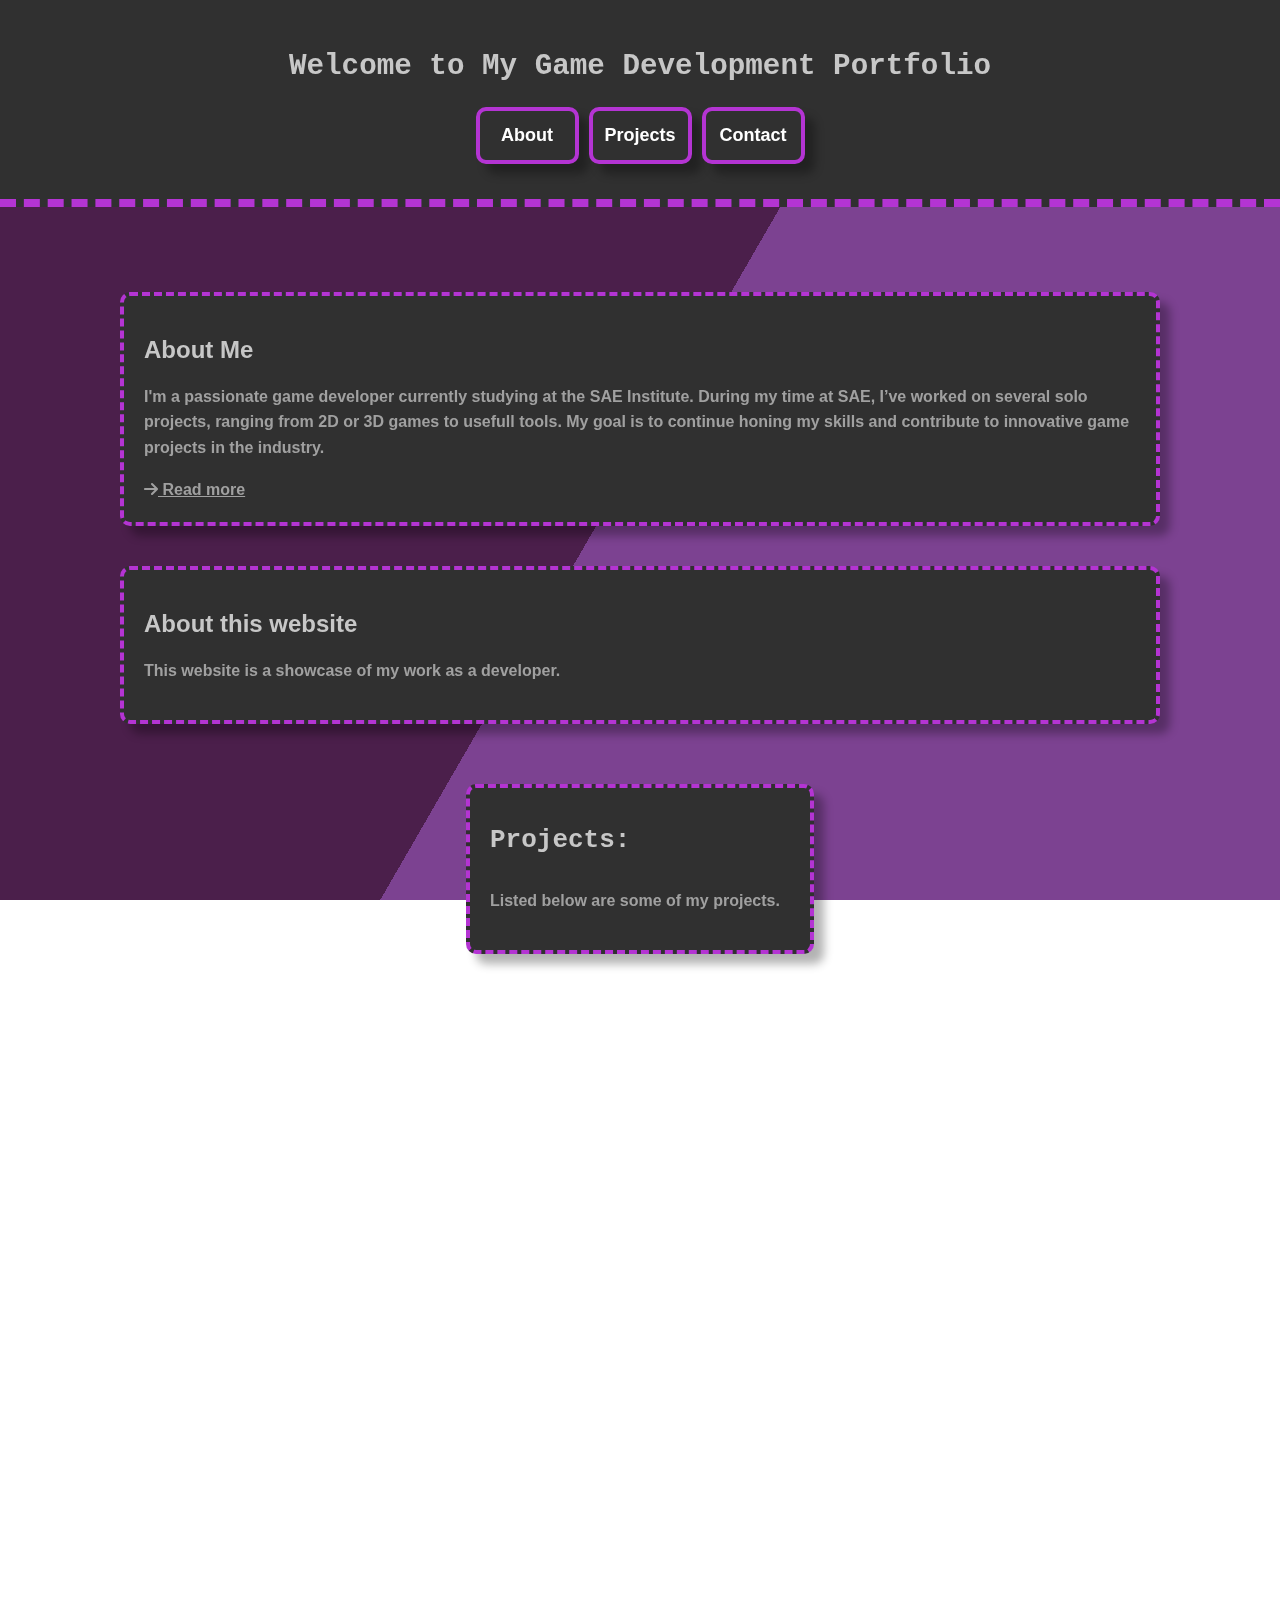
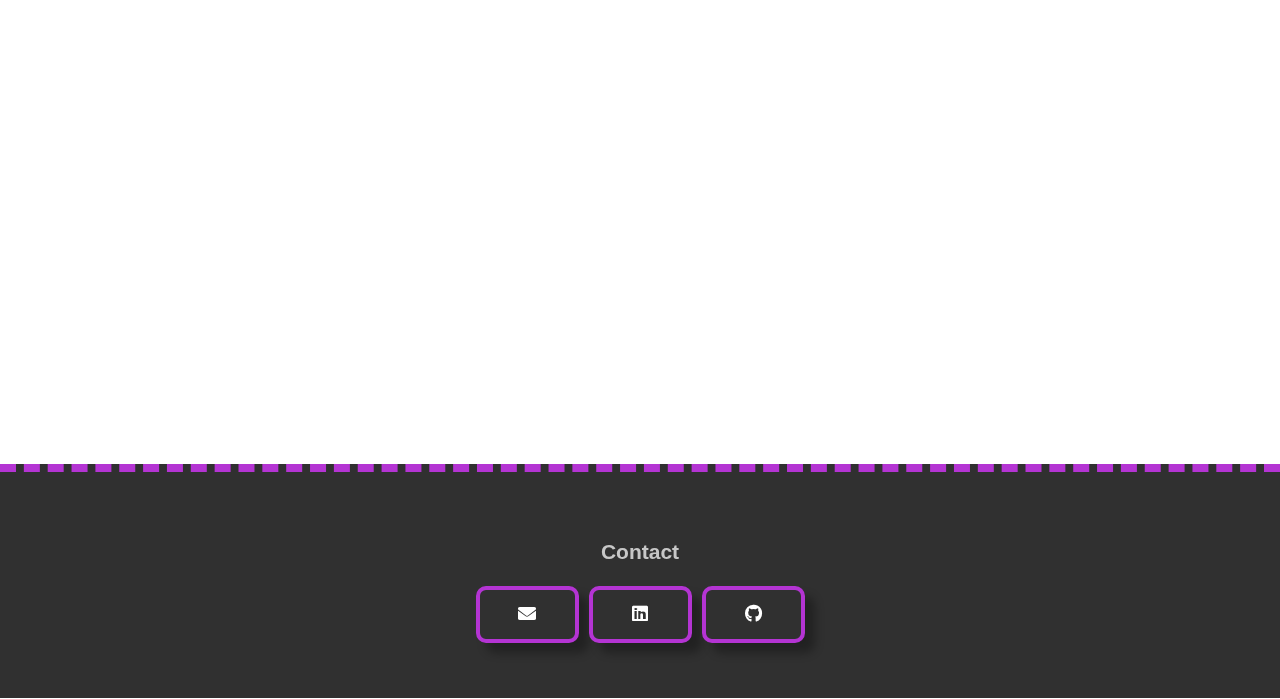
==== commit ab60a742: "Restyled some things for mobile being directly supportet without additional styling" ====
--- a/index.html
+++ b/index.html
@@ -2,6 +2,8 @@
 <html lang="en">
 <script src="script.js"></script>
 
+
+<body>
     <head>
         <meta charset="UTF-8">
         <meta name="viewport" content="width=device-width, initial-scale=1.0">
@@ -22,7 +24,6 @@
         </style>
     </head>
 
-    <body>
         <div class="bg"></div>
         <div class="bg bg2"></div>
         <div class="bg bg3"></div>
@@ -30,13 +31,11 @@
             <header>
                 <h1>Welcome to My Game Development Portfolio</h1>
                 
-                <nav>
-                    <ul>
-                        <li><a href="#about" class="button-link">About</a></li>
-                        <li><a href="#projects" class="button-link">Projects</a></li>
-                        <li><a href="#contact" class="button-link">Contact</a></li>
-                    </ul>
-                </nav>
+                <div class="button-container">
+                    <a href="#about" class="button-link">About</a>
+                    <a href="#projects" class="button-link">Projects</a>
+                    <a href="#contact" class="button-link">Contact</a>
+                </div>
             </header>
 
             <section id="about">
@@ -50,54 +49,59 @@
                 
                 <div class="text-box">
                     <h2>About this website</h2>
-                    <p>This website is a showcase of my work as a developer. Listed below are some of my projects.</a>
+                    <p>This website is a showcase of my work as a developer.</a>
                 </div>
             </section>
 
-            <section>
-                <section id="projects">
-                    <div class="project">
-                        <h3>This website</h3>
-                        <p>Using basic HTML, CSS and Javascript i created this website. Its a page for me to show my work to the world and get people to know me.</p>
+            <div class="project">
+                <h1>Projects:</h1>
+                <p>Listed below are some of my projects.</p>
+            </div>
+            
+            <section id="projects">
+                <div class="project">
+                    <h3>This website</h3>
+                    <p>Using basic HTML, CSS and Javascript i created this website. Its a page for me to show my work to the world and get people to know me.</p>
+                </div>
+
+                <div class="project">
+                    <h3>Reaction Game: Simon says (TBA)</h3>
+                    <p>This game is being developed using Lua, featuring an simon says like game. 
+                        It was built specifically for the PlayData console.</p>
+                    
+                    <div class="button-container">
+                        <a href="https://github.com/LukasRuee/SimonSays" target="_blank" class="button-link"><i class="fa-brands fa-github"></i></a>
+                        <!-- Add more button links here if needed -->
                     </div>
-
-                    <div class="project">
-                        <h3>Reaction Game: Simon says (TBA)</h3>
-                        <p>This game is being developed using Lua, featuring an simon says like game. 
-                            It was built specifically for the PlayData console.</p>
-                        
-                        <div class="button-container">
-                            <a href="https://github.com/LukasRuee/SimonSays" target="_blank" class="button-link"><i class="fa-brands fa-github"></i></a>
-                            <!-- Add more button links here if needed -->
-                        </div>
+                </div>
+                
+                <div class="project">
+                    <h3>Endless Runner: Hot Score</h3>
+                    <div class="image-container">
+                        <img src="images/hot-score.JPG" alt="Project Image">
                     </div>
-                    
-                    <div class="project">
-                        <h3>Endless Runner: Hot Score</h3>
-                        <div class="image-container">
-                            <img src="images/hot-score.JPG" alt="Project Image">
-                        </div>
-                        <p>This game was made for the 29th ScoreJam. Its an endless runner made in Unity with a online leaderboard</p>
-                        <a href="https://dionysusentertainment.itch.io/hot-score" target="_blank" class="button-link"><i class="fa-brands fa-itch-io"></i></a>
-                    </div>
-                    
-                    <div class="project">
-                        <h3>GitLab Issue tool</h3>
-                        <img src="images/issue-tracker.JPG">
-                        <p>The tool was made for in unity to provide users a built-in method to document or manage gitlab issues</p>
-                        <a href="https://github.com/LukasRuee/GitLabXTension" target="_blank" class="button-link"><i class="fa-brands fa-github"></i></a>
-                    </div>
-                </section>
+                    <p>This game was made for the 29th ScoreJam. Its an endless runner made in Unity with a online leaderboard</p>
+                    <a href="https://dionysusentertainment.itch.io/hot-score" target="_blank" class="button-link"><i class="fa-brands fa-itch-io"></i></a>
+                </div>
+                
+                <div class="project">
+                    <h3>GitLab Issue tool</h3>
+                    <img src="images/issue-tracker.JPG">
+                    <p>The tool was made for in unity to provide users a built-in method to document or manage gitlab issues</p>
+                    <a href="https://github.com/LukasRuee/GitLabXTension" target="_blank" class="button-link"><i class="fa-brands fa-github"></i></a>
+                </div>
             </section>
         </body>
-    </main>
-
+        
     <footer>
-        <h2>Contact</h2>
-        <div class="button-container">
-            <a href="mailto:lukas.rueegsegger@gmx.ch" class="button-link"><i class="fa-solid fa-envelope"></i></a>
-            <a href="https://www.linkedin.com/in/lukas-r%C3%BCegsegger/" target="_blank" class="button-link"><i class="fa-brands fa-linkedin"></i></a>
-            <a href="https://github.com/LukasRuee" target="_blank" class="button-link"> <i class="fa-brands fa-github"></i></a>
-        </div>
+        <section id="contact">
+            <h2>Contact</h2>
+            <div class="button-container">
+                <a href="mailto:lukas.rueegsegger@gmx.ch" class="button-link"><i class="fa-solid fa-envelope"></i></a>
+                <a href="https://www.linkedin.com/in/lukas-r%C3%BCegsegger/" target="_blank" class="button-link"><i class="fa-brands fa-linkedin"></i></a>
+                <a href="https://github.com/LukasRuee" target="_blank" class="button-link"> <i class="fa-brands fa-github"></i></a>
+            </div>
+        </section>
     </footer>
+</main>
 </html>--- a/styles/normal_style.css
+++ b/styles/normal_style.css
@@ -7,25 +7,13 @@
 
     background-color: var(--background-color);
     border-bottom:8px dashed #b434d3;
-}
-nav ul{
-
-    gap: 20px; 
-    display: flex;
-    flex-wrap: nowrap;
-    justify-content: center; 
-
-    margin-top: auto;
-    margin-top: auto;
-}
-nav ul li {
-    display: inline-block;
+    font-size: large;
 }
 body {
     margin: 0;
     padding: 0;
 }
-section {
+section{
     padding: 10px;
     margin: 10px;
 }
--- a/styles/project_style.css
+++ b/styles/project_style.css
@@ -2,26 +2,13 @@
 #projects {
     display: flex;
     flex-wrap: wrap;
-    justify-content: space-around;
-    gap: 10px;
 }
-
-@media only screen and (max-width: 600px) {
-    #projects {
-        gap: 10px; 
-        display: flex;
-        flex-wrap: nowrap;
-        justify-content: center; 
-    
-        margin-top: auto;
-        margin-top: auto;
-    }
-  }
 
 .project {
     display: flex; /* Make sure this is set */
     flex-direction: column;
-    width: 300px;
+    max-width: 300px;
+    min-width: 100px;
 }
 
 .project a {
--- a/styles/interactable_Elements_style.css
+++ b/styles/interactable_Elements_style.css
@@ -1,5 +1,4 @@
 .button-container {
-    gap: 20px; 
     display: flex;
     flex-wrap: nowrap;
     justify-content: center; 
@@ -17,7 +16,7 @@
     background-color: var(--background-color);
     box-shadow: 10px 10px 10px rgba(0, 0, 0, 0.3);
 
-    display: block;
+    display: inline-block;
     text-align: center;
     text-decoration: none;
     
--- a/test.css
+++ b/test.css
@@ -0,0 +1,12 @@
+.project-title{
+    text-align: center;
+    font-size: xx-large;
+    
+    opacity: 0; 
+    transform: translateY(25px); 
+    transition: opacity 1s ease-out, transform 1s ease-out, box-shadow 1s ease-out;
+}
+.project-title.in-view {
+    opacity: 1;
+    transform: translateY(0); 
+}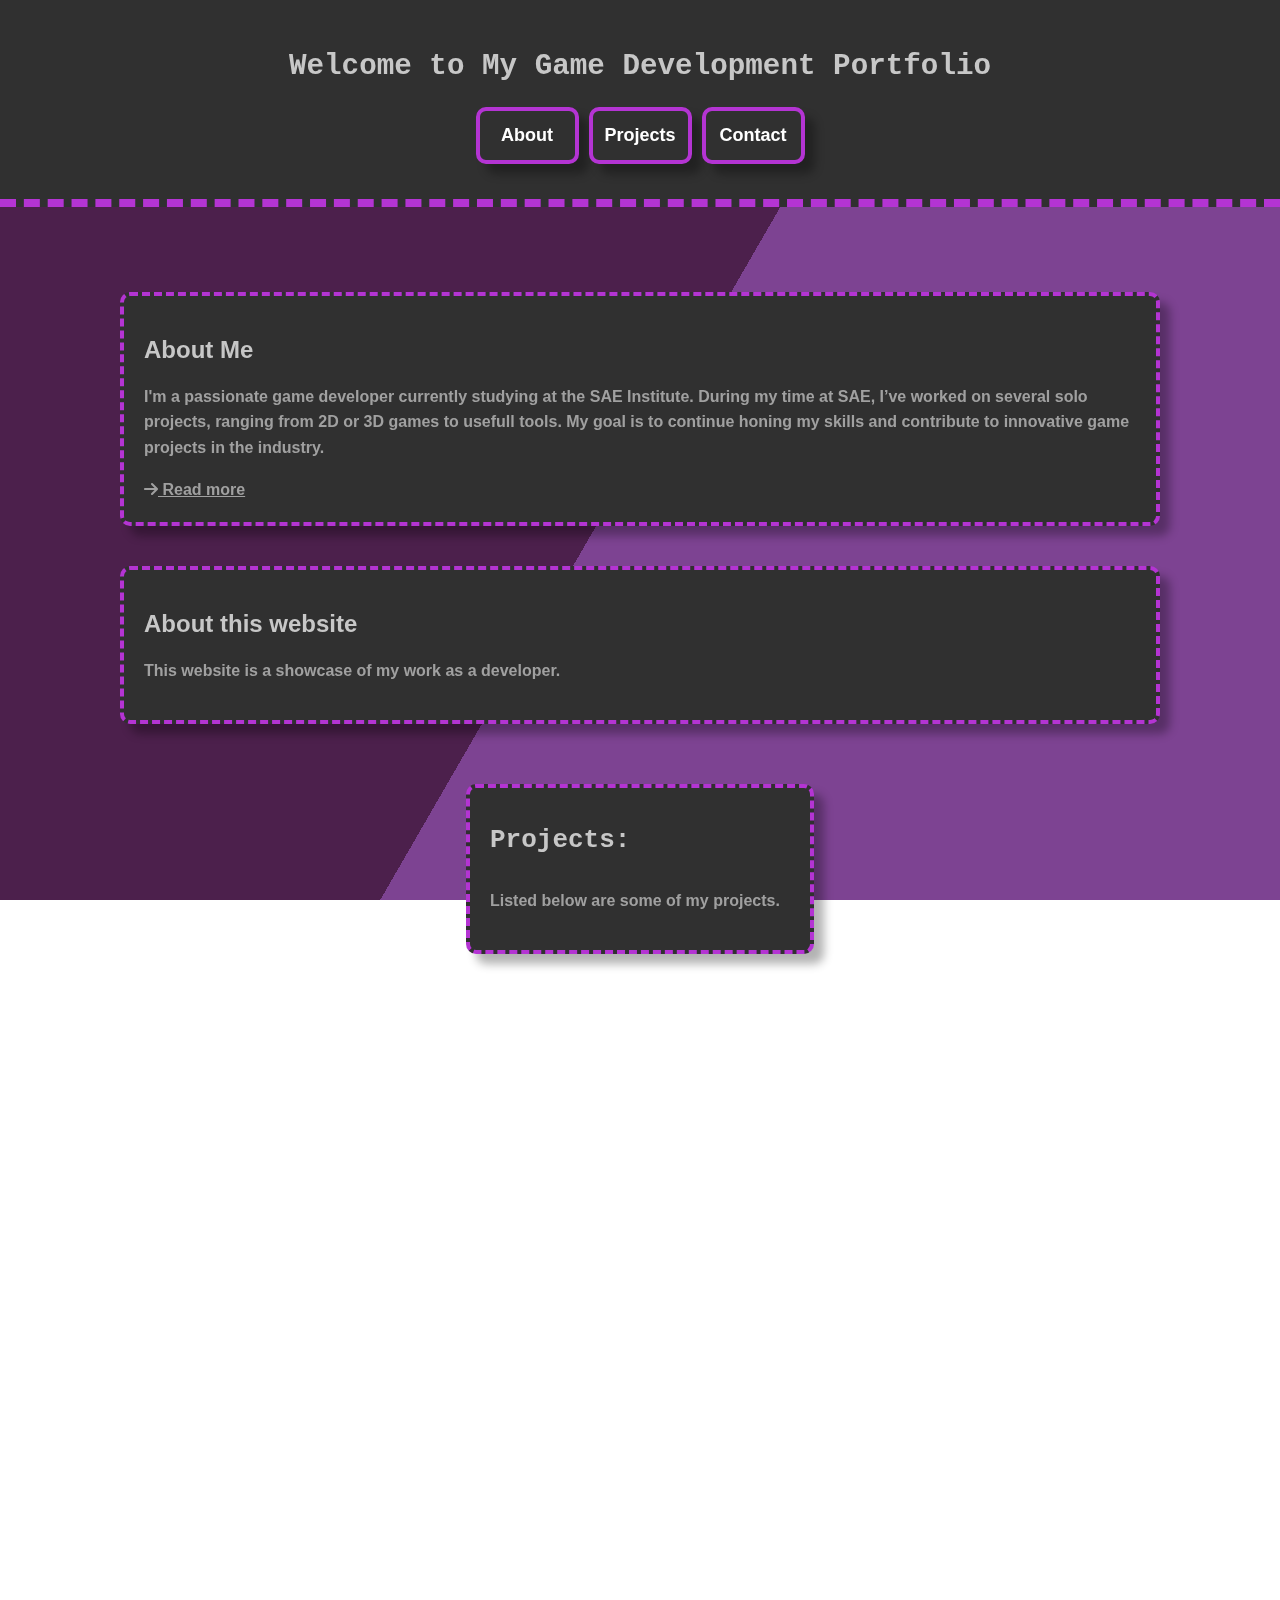
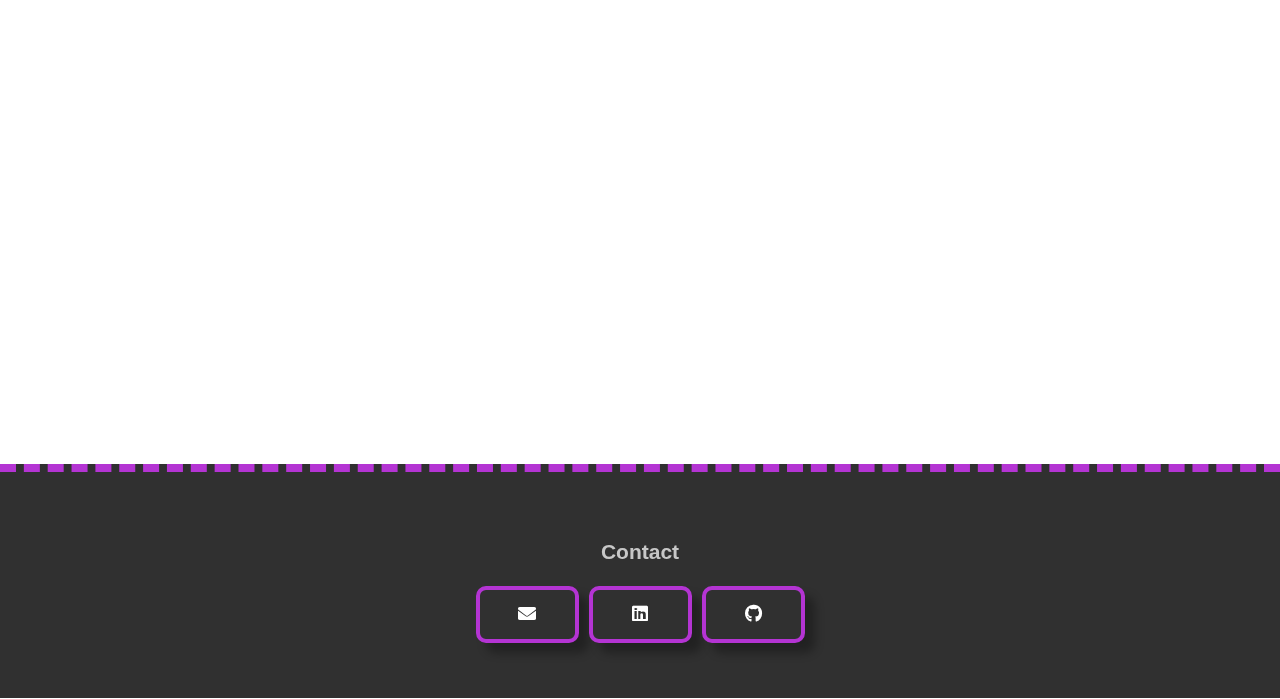
==== commit 10fb6fe4: "Should improve mobile & added a link" ====
--- a/index.html
+++ b/index.html
@@ -2,6 +2,9 @@
 <html lang="en">
 <script src="script.js"></script>
 
+<div class="bg"></div>
+<div class="bg bg2"></div>
+<div class="bg bg3"></div>
 
 <body>
     <head>
@@ -23,10 +26,6 @@
             }
         </style>
     </head>
-
-        <div class="bg"></div>
-        <div class="bg bg2"></div>
-        <div class="bg bg3"></div>
         <main>
             <header>
                 <h1>Welcome to My Game Development Portfolio</h1>
@@ -81,7 +80,10 @@
                         <img src="images/hot-score.JPG" alt="Project Image">
                     </div>
                     <p>This game was made for the 29th ScoreJam. Its an endless runner made in Unity with a online leaderboard</p>
-                    <a href="https://dionysusentertainment.itch.io/hot-score" target="_blank" class="button-link"><i class="fa-brands fa-itch-io"></i></a>
+                    <div class="button-container">
+                        <a href="https://dionysusentertainment.itch.io/hot-score" target="_blank" class="button-link"><i class="fa-brands fa-itch-io"></i></a>
+                        <a href="https://github.com/LukasRuee/Hot-Score" target="_blank" class="button-link"><i class="fa-brands fa-github"></i></a>
+                    </div>
                 </div>
                 
                 <div class="project">
--- a/styles/background.css
+++ b/styles/background.css
@@ -10,7 +10,9 @@
     top:0;
     z-index:-1;
 }
-
+.bg {
+    background-attachment: fixed;
+}
 .bg2 {
     animation-direction:alternate-reverse;
     animation-duration:15s;
@@ -18,6 +20,9 @@
 
 .bg3 {
     animation-duration:25s;
+}
+.bg, .bg2, .bg3 {
+    will-change: transform;
 }
 
 .content {
